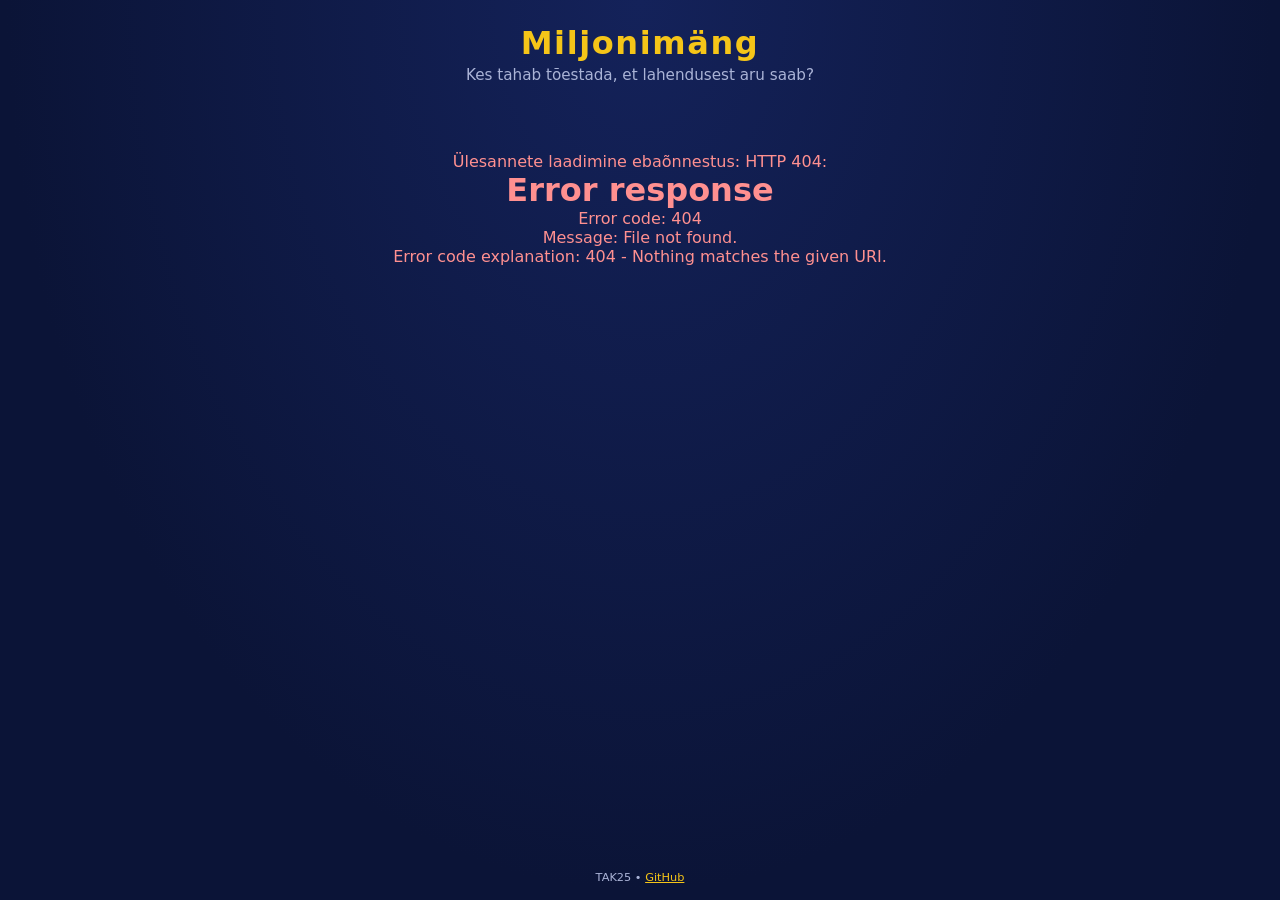
==== frontend/index.html @ d52bc4b6 "T09-T11: Frontend (menu, game view, result view) and start.sh runner - index.html plus css/style.css" ====
<!DOCTYPE html>
<html lang="et">
<head>
    <meta charset="UTF-8">
    <meta name="viewport" content="width=device-width, initial-scale=1.0">
    <title>Miljonimäng</title>
    <link rel="stylesheet" href="css/style.css">
</head>
<body>
    <header class="topbar">
        <h1>Miljonimäng</h1>
        <p class="tagline">Kes tahab tõestada, et lahendusest aru saab?</p>
    </header>

    <main id="app">
        <!-- Vaated renderdatakse JS-i poolt. -->
    </main>

    <footer class="footer">
        <small>TAK25 • <a href="https://github.com/urmasrehkalt/millionaire">GitHub</a></small>
    </footer>

    <script type="module" src="js/main.js"></script>
</body>
</html>
---- frontend/css/style.css ----
:root {
    --bg: #0b1437;
    --bg-soft: #14225a;
    --card: #1c2e7a;
    --border: #2b3f9a;
    --accent: #f5c518;
    --accent-dark: #c79c14;
    --text: #f0f3ff;
    --text-muted: #aab3d6;
    --correct: #1fa66e;
    --wrong: #d33b3b;
    --safety: #c79c14;
}

* {
    box-sizing: border-box;
    margin: 0;
    padding: 0;
}

html, body {
    height: 100%;
}

body {
    font-family: system-ui, -apple-system, "Segoe UI", Roboto, sans-serif;
    background: radial-gradient(ellipse at top, var(--bg-soft) 0%, var(--bg) 70%);
    color: var(--text);
    min-height: 100vh;
    display: flex;
    flex-direction: column;
}

.topbar {
    text-align: center;
    padding: 1.5rem 1rem 0.75rem;
}

.topbar h1 {
    font-size: 2rem;
    letter-spacing: 0.05em;
    color: var(--accent);
}

.tagline {
    color: var(--text-muted);
    margin-top: 0.25rem;
    font-size: 0.95rem;
}

#app {
    flex: 1;
    max-width: 1100px;
    width: 100%;
    margin: 0 auto;
    padding: 1.5rem 1rem;
}

.footer {
    text-align: center;
    padding: 1rem;
    color: var(--text-muted);
    font-size: 0.85rem;
}

.footer a {
    color: var(--accent);
}

/* ----- Menu view ----- */

.menu-intro {
    text-align: center;
    color: var(--text-muted);
    margin-bottom: 1.5rem;
}

.assignment-grid {
    display: grid;
    grid-template-columns: repeat(auto-fill, minmax(260px, 1fr));
    gap: 1rem;
}

.assignment-card {
    background: var(--card);
    border: 1px solid var(--border);
    border-radius: 10px;
    padding: 1.25rem;
    cursor: pointer;
    transition: transform 0.15s, border-color 0.15s, box-shadow 0.15s;
    text-align: left;
    color: var(--text);
    font: inherit;
    width: 100%;
}

.assignment-card:hover {
    transform: translateY(-2px);
    border-color: var(--accent);
    box-shadow: 0 8px 24px rgba(245, 197, 24, 0.15);
}

.assignment-card .num {
    color: var(--accent);
    font-weight: 700;
    font-size: 0.85rem;
    letter-spacing: 0.1em;
    display: block;
    margin-bottom: 0.25rem;
}

.assignment-card .title {
    font-size: 1.05rem;
    font-weight: 600;
}

.empty-state, .error-state {
    text-align: center;
    padding: 2rem 1rem;
    color: var(--text-muted);
}

.error-state {
    color: #ff9090;
}

/* ----- Game view ----- */

.game-layout {
    display: grid;
    grid-template-columns: 1fr 220px;
    gap: 1.5rem;
}

@media (max-width: 800px) {
    .game-layout {
        grid-template-columns: 1fr;
    }
}

.question-panel {
    background: var(--card);
    border: 1px solid var(--border);
    border-radius: 10px;
    padding: 1.5rem;
    display: flex;
    flex-direction: column;
    gap: 1rem;
}

.question-header {
    display: flex;
    justify-content: space-between;
    align-items: baseline;
    font-size: 0.9rem;
    color: var(--text-muted);
}

.question-text {
    font-size: 1.15rem;
    line-height: 1.4;
}

.options {
    display: grid;
    grid-template-columns: 1fr 1fr;
    gap: 0.75rem;
}

@media (max-width: 500px) {
    .options {
        grid-template-columns: 1fr;
    }
}

.option {
    background: var(--bg-soft);
    border: 2px solid var(--border);
    color: var(--text);
    padding: 0.9rem 1rem;
    border-radius: 8px;
    font-size: 1rem;
    text-align: left;
    cursor: pointer;
    display: flex;
    gap: 0.75rem;
    align-items: center;
    transition: border-color 0.15s, background-color 0.15s;
    font: inherit;
}

.option:hover:not(:disabled) {
    border-color: var(--accent);
}

.option:disabled {
    cursor: default;
    opacity: 0.6;
}

.option .letter {
    display: inline-flex;
    align-items: center;
    justify-content: center;
    width: 1.75rem;
    height: 1.75rem;
    border-radius: 50%;
    background: var(--accent);
    color: var(--bg);
    font-weight: 700;
    font-size: 0.9rem;
    flex-shrink: 0;
}

.option.correct {
    border-color: var(--correct);
    background: rgba(31, 166, 110, 0.2);
}

.option.wrong {
    border-color: var(--wrong);
    background: rgba(211, 59, 59, 0.2);
}

.feedback {
    background: var(--bg-soft);
    border-left: 3px solid var(--accent);
    padding: 0.75rem 1rem;
    border-radius: 4px;
    font-size: 0.95rem;
    line-height: 1.4;
}

.next-button {
    align-self: flex-end;
    background: var(--accent);
    color: var(--bg);
    border: none;
    padding: 0.75rem 1.5rem;
    border-radius: 6px;
    font-weight: 600;
    cursor: pointer;
    font-size: 1rem;
}

.next-button:hover {
    background: var(--accent-dark);
}

/* ----- Score ladder ----- */

.ladder {
    background: var(--card);
    border: 1px solid var(--border);
    border-radius: 10px;
    padding: 1rem;
    display: flex;
    flex-direction: column-reverse;
    gap: 0.25rem;
    font-size: 0.85rem;
}

.ladder-step {
    display: flex;
    justify-content: space-between;
    padding: 0.35rem 0.5rem;
    border-radius: 4px;
    color: var(--text-muted);
}

.ladder-step.safety {
    color: var(--safety);
    font-weight: 600;
}

.ladder-step.current {
    background: var(--accent);
    color: var(--bg);
    font-weight: 700;
}

.ladder-step.passed {
    color: var(--text);
}

.ladder-step .num {
    opacity: 0.6;
    margin-right: 0.75rem;
}

/* ----- Result view ----- */

.result-card {
    background: var(--card);
    border: 1px solid var(--border);
    border-radius: 10px;
    padding: 2rem;
    text-align: center;
}

.result-card.won {
    border-color: var(--accent);
}

.result-card.lost {
    border-color: var(--wrong);
}

.result-card .verdict {
    font-size: 1.5rem;
    font-weight: 700;
    margin-bottom: 0.5rem;
}

.result-card.won .verdict { color: var(--accent); }
.result-card.lost .verdict { color: var(--wrong); }

.result-card .score {
    font-size: 3rem;
    font-weight: 800;
    color: var(--accent);
    margin: 0.5rem 0 1rem;
}

.review {
    margin-top: 2rem;
}

.review h2 {
    margin-bottom: 1rem;
}

.review-item {
    background: var(--card);
    border: 1px solid var(--border);
    border-radius: 8px;
    padding: 1rem;
    margin-bottom: 0.75rem;
}

.review-item .q {
    font-weight: 600;
    margin-bottom: 0.5rem;
}

.review-item .ans {
    font-size: 0.9rem;
    color: var(--text-muted);
    margin-bottom: 0.25rem;
}

.review-item .ans.user {
    color: var(--text);
}

.review-item .ans.user.correct { color: var(--correct); }
.review-item .ans.user.wrong { color: var(--wrong); }

.review-item .explanation {
    margin-top: 0.5rem;
    font-size: 0.9rem;
    color: var(--text-muted);
    line-height: 1.4;
}

.actions {
    display: flex;
    gap: 0.75rem;
    justify-content: center;
    margin-top: 1.5rem;
    flex-wrap: wrap;
}

.btn {
    background: var(--accent);
    color: var(--bg);
    border: none;
    padding: 0.75rem 1.5rem;
    border-radius: 6px;
    font-weight: 600;
    cursor: pointer;
    font-size: 1rem;
    text-decoration: none;
    display: inline-block;
}

.btn:hover {
    background: var(--accent-dark);
}

.btn.secondary {
    background: transparent;
    border: 2px solid var(--border);
    color: var(--text);
}

.btn.secondary:hover {
    border-color: var(--accent);
    background: transparent;
}

.loading {
    text-align: center;
    color: var(--text-muted);
    padding: 2rem;
}
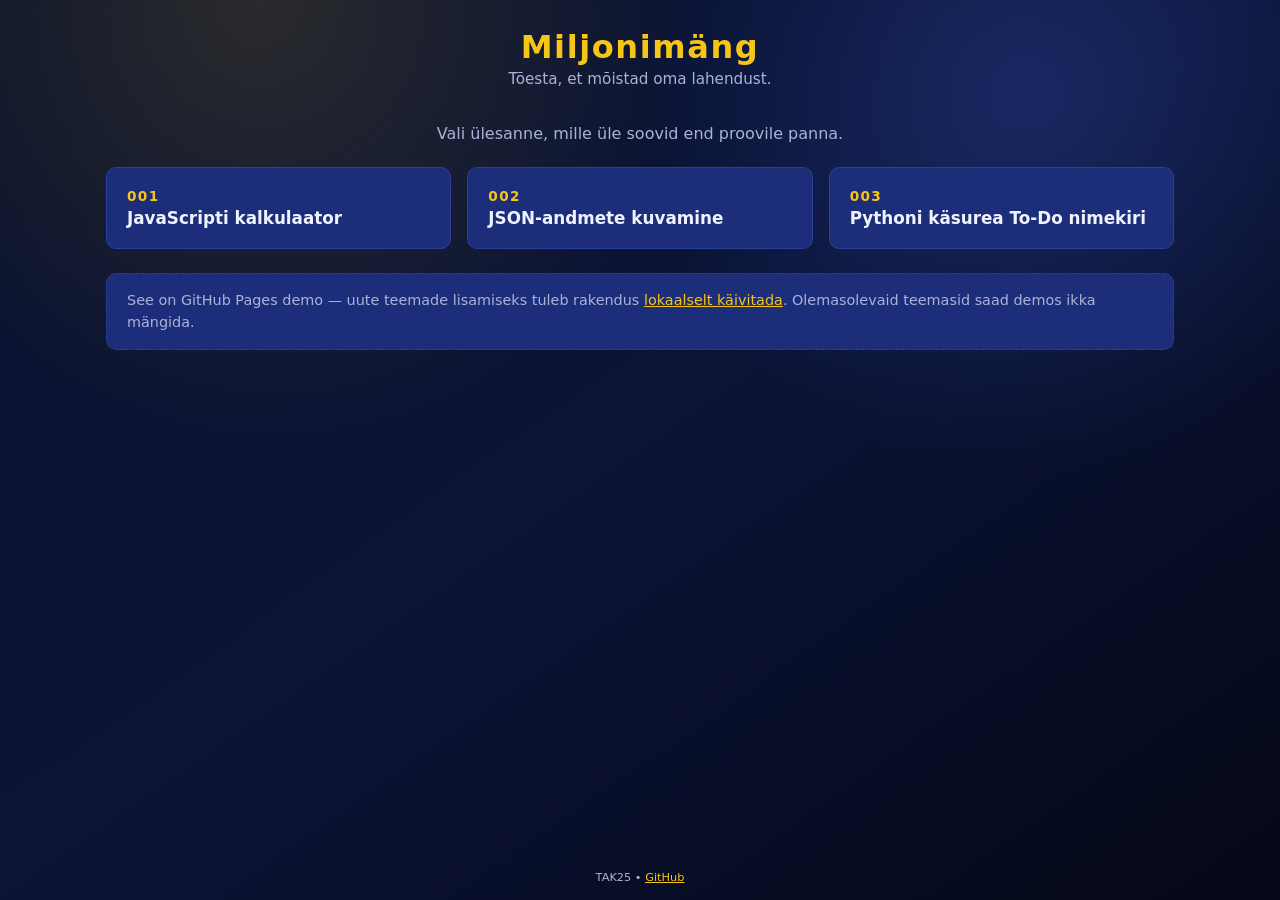
==== commit adf63402: "#8: Tighten Estonian copy across the UI Quick pass over every visible string. The previous wording l" ====
--- a/frontend/index.html
+++ b/frontend/index.html
@@ -9,7 +9,7 @@
 <body>
     <header class="topbar">
         <h1>Miljonimäng</h1>
-        <p class="tagline">Kes tahab tõestada, et lahendusest aru saab?</p>
+        <p class="tagline">Tõesta, et mõistad oma lahendust.</p>
     </header>
 
     <main id="app">
--- a/frontend/css/style.css
+++ b/frontend/css/style.css
@@ -10,6 +10,9 @@
     --correct: #1fa66e;
     --wrong: #d33b3b;
     --safety: #c79c14;
+    --surface-glass: rgba(20, 34, 90, 0.72);
+    --surface-strong: rgba(28, 46, 122, 0.9);
+    --glow: rgba(245, 197, 24, 0.22);
 }
 
 * {
@@ -24,7 +27,10 @@
 
 body {
     font-family: system-ui, -apple-system, "Segoe UI", Roboto, sans-serif;
-    background: radial-gradient(ellipse at top, var(--bg-soft) 0%, var(--bg) 70%);
+    background:
+        radial-gradient(circle at 20% 0%, rgba(245, 197, 24, 0.14), transparent 28rem),
+        radial-gradient(circle at 80% 10%, rgba(74, 111, 255, 0.22), transparent 24rem),
+        linear-gradient(145deg, #07102d 0%, var(--bg) 48%, #050817 100%);
     color: var(--text);
     min-height: 100vh;
     display: flex;
@@ -33,7 +39,7 @@
 
 .topbar {
     text-align: center;
-    padding: 1.5rem 1rem 0.75rem;
+    padding: 1.75rem 1rem 0.75rem;
 }
 
 .topbar h1 {
@@ -114,6 +120,60 @@
     font-weight: 600;
 }
 
+.new-topic-card {
+    background: var(--card);
+    border: 1px solid var(--border);
+    border-radius: 10px;
+    margin-top: 1.5rem;
+    padding: 1.25rem;
+}
+
+.static-note {
+    background: var(--card);
+    border: 1px dashed var(--border);
+    border-radius: 10px;
+    margin-top: 1.5rem;
+    padding: 1rem 1.25rem;
+    color: var(--text-muted);
+    font-size: 0.9rem;
+    line-height: 1.5;
+}
+
+.static-note a {
+    color: var(--accent);
+}
+
+.new-topic-card h2 {
+    color: var(--accent);
+    font-size: 1.15rem;
+    margin-bottom: 0.35rem;
+}
+
+.new-topic-card p {
+    color: var(--text-muted);
+    margin-bottom: 1rem;
+}
+
+.new-topic-card form {
+    display: grid;
+    gap: 0.75rem;
+}
+
+.new-topic-card input,
+.new-topic-card textarea {
+    background: var(--bg-soft);
+    border: 1px solid var(--border);
+    border-radius: 6px;
+    color: var(--text);
+    font: inherit;
+    padding: 0.75rem;
+}
+
+.form-status {
+    color: var(--text-muted);
+    min-height: 1.25rem;
+}
+
 .empty-state, .error-state {
     text-align: center;
     padding: 2rem 1rem;
@@ -128,40 +188,89 @@
 
 .game-layout {
     display: grid;
-    grid-template-columns: 1fr 220px;
-    gap: 1.5rem;
+    grid-template-columns: minmax(0, 1fr) 230px;
+    gap: 1.25rem;
+    align-items: start;
 }
 
 @media (max-width: 800px) {
     .game-layout {
         grid-template-columns: 1fr;
     }
+
+    .ladder {
+        display: grid;
+        grid-template-columns: repeat(5, minmax(0, 1fr));
+        font-size: 0.76rem;
+    }
+
+    .ladder-step {
+        justify-content: center;
+        text-align: center;
+    }
+
+    .ladder-step .num {
+        display: none;
+    }
 }
 
 .question-panel {
-    background: var(--card);
-    border: 1px solid var(--border);
-    border-radius: 10px;
-    padding: 1.5rem;
+    position: relative;
+    overflow: hidden;
+    background:
+        linear-gradient(150deg, rgba(255, 255, 255, 0.09), transparent 42%),
+        var(--surface-strong);
+    border: 1px solid rgba(245, 197, 24, 0.2);
+    border-radius: 24px;
+    padding: clamp(1.1rem, 3vw, 1.75rem);
+    box-shadow: 0 24px 80px rgba(0, 0, 0, 0.28), inset 0 1px 0 rgba(255, 255, 255, 0.08);
     display: flex;
     flex-direction: column;
-    gap: 1rem;
+    gap: 1.15rem;
+}
+
+.question-panel::before {
+    content: "";
+    position: absolute;
+    inset: 0;
+    border-radius: inherit;
+    pointer-events: none;
+    background: radial-gradient(circle at 18% 0%, rgba(245, 197, 24, 0.16), transparent 17rem);
 }
 
 .question-header {
     display: flex;
     justify-content: space-between;
-    align-items: baseline;
-    font-size: 0.9rem;
-    color: var(--text-muted);
+    align-items: center;
+    gap: 0.75rem;
+    flex-wrap: wrap;
+    font-size: 0.82rem;
+    color: var(--text-muted);
+    position: relative;
+    z-index: 1;
+}
+
+#q-meta,
+#q-score {
+    background: rgba(11, 20, 55, 0.45);
+    border: 1px solid rgba(255, 255, 255, 0.08);
+    border-radius: 999px;
+    padding: 0.45rem 0.7rem;
 }
 
 .question-text {
-    font-size: 1.15rem;
-    line-height: 1.4;
+    position: relative;
+    z-index: 1;
+    font-size: clamp(1.25rem, 2.8vw, 1.75rem);
+    font-weight: 720;
+    letter-spacing: -0.025em;
+    line-height: 1.22;
+    max-width: 18cm;
 }
 
 .options {
+    position: relative;
+    z-index: 1;
     display: grid;
     grid-template-columns: 1fr 1fr;
     gap: 0.75rem;
@@ -171,26 +280,47 @@
     .options {
         grid-template-columns: 1fr;
     }
+
+    .question-actions {
+        align-items: stretch;
+        flex-direction: column-reverse;
+    }
+
+    .lifelines button,
+    .next-button {
+        flex: 1;
+    }
+
+    .next-button,
+    .quit-button {
+        width: 100%;
+        margin-left: 0;
+    }
 }
 
 .option {
-    background: var(--bg-soft);
-    border: 2px solid var(--border);
+    background: rgba(11, 20, 55, 0.5);
+    border: 1px solid rgba(170, 179, 214, 0.22);
     color: var(--text);
-    padding: 0.9rem 1rem;
-    border-radius: 8px;
+    padding: 0.95rem 1rem;
+    border-radius: 16px;
     font-size: 1rem;
     text-align: left;
     cursor: pointer;
     display: flex;
     gap: 0.75rem;
     align-items: center;
-    transition: border-color 0.15s, background-color 0.15s;
+    min-height: 4rem;
+    transition: transform 0.15s, border-color 0.15s, background-color 0.15s, box-shadow 0.15s;
     font: inherit;
+    box-shadow: inset 0 1px 0 rgba(255, 255, 255, 0.04);
 }
 
 .option:hover:not(:disabled) {
     border-color: var(--accent);
+    background: rgba(20, 34, 90, 0.72);
+    box-shadow: 0 10px 28px rgba(0, 0, 0, 0.18), 0 0 0 4px rgba(245, 197, 24, 0.08);
+    transform: translateY(-1px);
 }
 
 .option:disabled {
@@ -205,8 +335,8 @@
     width: 1.75rem;
     height: 1.75rem;
     border-radius: 50%;
-    background: var(--accent);
-    color: var(--bg);
+    background: linear-gradient(145deg, var(--accent), #ffe082);
+    color: #11182f;
     font-weight: 700;
     font-size: 0.9rem;
     flex-shrink: 0;
@@ -215,56 +345,137 @@
 .option.correct {
     border-color: var(--correct);
     background: rgba(31, 166, 110, 0.2);
+    box-shadow: 0 0 0 4px rgba(31, 166, 110, 0.08);
 }
 
 .option.wrong {
     border-color: var(--wrong);
     background: rgba(211, 59, 59, 0.2);
+    box-shadow: 0 0 0 4px rgba(211, 59, 59, 0.08);
+}
+
+.option.eliminated {
+    opacity: 0.3;
+    text-decoration: line-through;
+}
+
+.question-actions {
+    position: relative;
+    z-index: 1;
+    border-top: 1px solid rgba(255, 255, 255, 0.08);
+    display: flex;
+    align-items: center;
+    justify-content: space-between;
+    gap: 1rem;
+    margin-top: 0.15rem;
+    padding-top: 1rem;
+}
+
+.lifelines {
+    display: flex;
+    gap: 0.6rem;
+    flex-wrap: wrap;
+}
+
+.lifelines button {
+    background: rgba(245, 197, 24, 0.1);
+    border: 1px solid rgba(245, 197, 24, 0.34);
+    border-radius: 999px;
+    color: #ffe08a;
+    cursor: pointer;
+    font: inherit;
+    font-size: 0.9rem;
+    font-weight: 700;
+    padding: 0.58rem 0.9rem;
+    transition: transform 0.15s, background-color 0.15s, border-color 0.15s;
+}
+
+.lifelines button:hover:not(:disabled) {
+    background: rgba(245, 197, 24, 0.18);
+    border-color: var(--accent);
+    transform: translateY(-1px);
+}
+
+.lifelines button:disabled {
+    border-color: var(--border);
+    color: var(--text-muted);
+    cursor: default;
+    opacity: 0.55;
 }
 
 .feedback {
-    background: var(--bg-soft);
+    position: relative;
+    z-index: 1;
+    background: rgba(11, 20, 55, 0.55);
+    border: 1px solid rgba(245, 197, 24, 0.22);
     border-left: 3px solid var(--accent);
-    padding: 0.75rem 1rem;
-    border-radius: 4px;
+    padding: 0.85rem 1rem;
+    border-radius: 12px;
     font-size: 0.95rem;
     line-height: 1.4;
 }
 
+.feedback.hint {
+    border-left-color: var(--accent);
+}
+
 .next-button {
-    align-self: flex-end;
-    background: var(--accent);
-    color: var(--bg);
+    background: linear-gradient(145deg, var(--accent), #ffe082);
+    color: #11182f;
     border: none;
-    padding: 0.75rem 1.5rem;
-    border-radius: 6px;
-    font-weight: 600;
+    padding: 0.78rem 1.25rem;
+    border-radius: 999px;
+    font-weight: 800;
     cursor: pointer;
     font-size: 1rem;
+    box-shadow: 0 14px 36px rgba(245, 197, 24, 0.18);
+    white-space: nowrap;
 }
 
 .next-button:hover {
     background: var(--accent-dark);
 }
 
+.quit-button {
+    background: transparent;
+    color: var(--text-muted);
+    border: 1px solid rgba(170, 179, 214, 0.25);
+    border-radius: 999px;
+    padding: 0.5rem 0.9rem;
+    cursor: pointer;
+    font: inherit;
+    font-size: 0.85rem;
+    white-space: nowrap;
+    margin-left: auto;
+    transition: color 0.15s, border-color 0.15s, background-color 0.15s;
+}
+
+.quit-button:hover {
+    color: #ff9090;
+    border-color: rgba(255, 144, 144, 0.6);
+    background: rgba(255, 144, 144, 0.08);
+}
+
 /* ----- Score ladder ----- */
 
 .ladder {
-    background: var(--card);
-    border: 1px solid var(--border);
-    border-radius: 10px;
-    padding: 1rem;
+    background: var(--surface-glass);
+    border: 1px solid rgba(170, 179, 214, 0.16);
+    border-radius: 20px;
+    padding: 0.9rem;
     display: flex;
     flex-direction: column-reverse;
     gap: 0.25rem;
     font-size: 0.85rem;
+    box-shadow: 0 18px 60px rgba(0, 0, 0, 0.2);
+    backdrop-filter: blur(14px);
 }
 
 .ladder-step {
     display: flex;
     justify-content: space-between;
-    padding: 0.35rem 0.5rem;
-    border-radius: 4px;
+    padding: 0.42rem 0.55rem;
+    border-radius: 10px;
     color: var(--text-muted);
 }
 
@@ -274,9 +485,10 @@
 }
 
 .ladder-step.current {
-    background: var(--accent);
-    color: var(--bg);
+    background: linear-gradient(145deg, var(--accent), #ffe082);
+    color: #11182f;
     font-weight: 700;
+    box-shadow: 0 8px 22px var(--glow);
 }
 
 .ladder-step.passed {
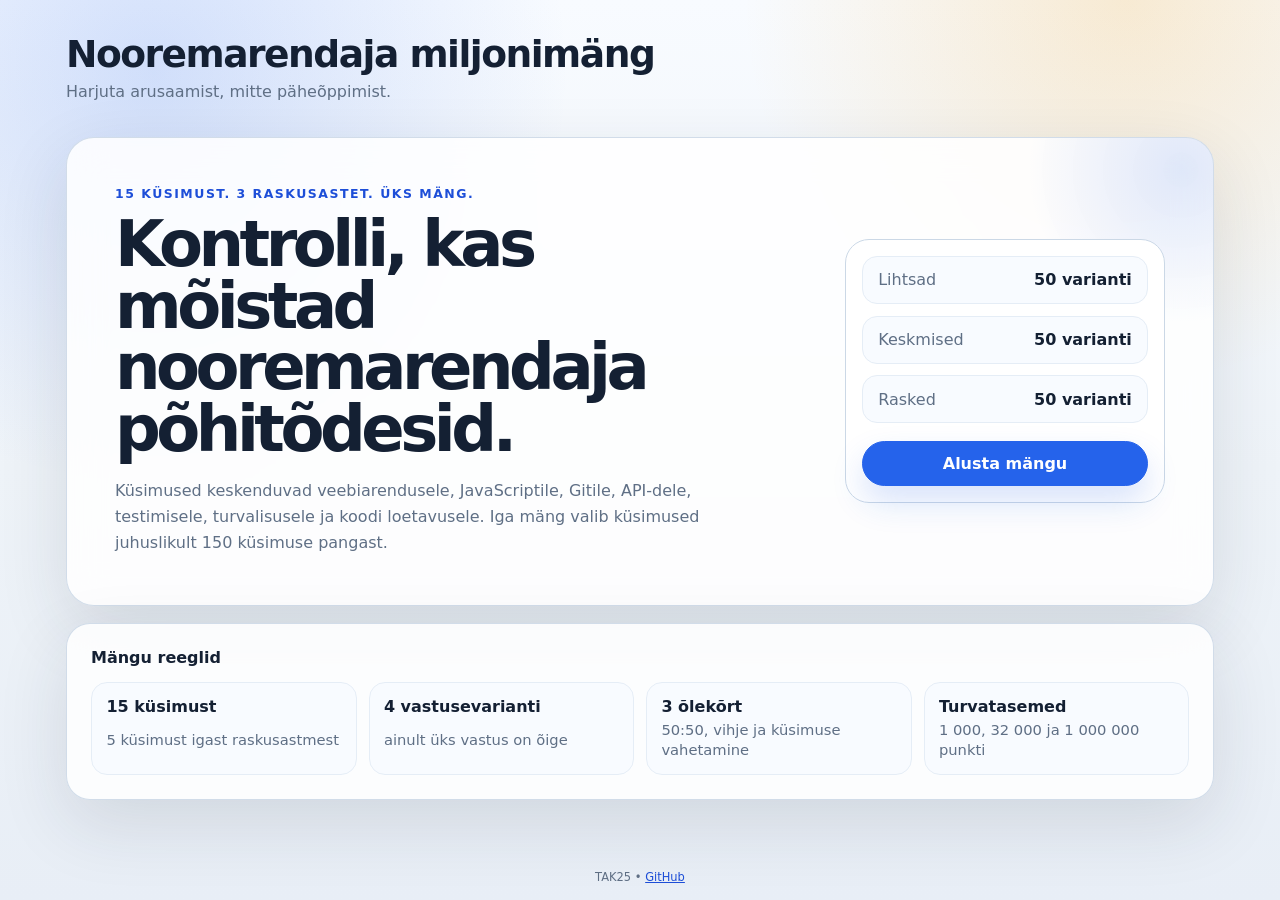
==== commit e01ccbf4: "#10: Modernize single junior developer game" ====
--- a/frontend/index.html
+++ b/frontend/index.html
@@ -3,13 +3,13 @@
 <head>
     <meta charset="UTF-8">
     <meta name="viewport" content="width=device-width, initial-scale=1.0">
-    <title>Miljonimäng</title>
+    <title>Nooremarendaja miljonimäng</title>
     <link rel="stylesheet" href="css/style.css">
 </head>
 <body>
     <header class="topbar">
-        <h1>Miljonimäng</h1>
-        <p class="tagline">Tõesta, et mõistad oma lahendust.</p>
+        <h1>Nooremarendaja miljonimäng</h1>
+        <p class="tagline">Harjuta arusaamist, mitte päheõppimist.</p>
     </header>
 
     <main id="app">
--- a/frontend/css/style.css
+++ b/frontend/css/style.css
@@ -1,18 +1,24 @@
 :root {
-    --bg: #0b1437;
-    --bg-soft: #14225a;
-    --card: #1c2e7a;
-    --border: #2b3f9a;
-    --accent: #f5c518;
-    --accent-dark: #c79c14;
-    --text: #f0f3ff;
-    --text-muted: #aab3d6;
-    --correct: #1fa66e;
-    --wrong: #d33b3b;
-    --safety: #c79c14;
-    --surface-glass: rgba(20, 34, 90, 0.72);
-    --surface-strong: rgba(28, 46, 122, 0.9);
-    --glow: rgba(245, 197, 24, 0.22);
+    --bg: #eef3f8;
+    --bg-soft: #dce7f2;
+    --surface: #ffffff;
+    --surface-strong: #f8fbff;
+    --ink: #142033;
+    --muted: #5f6f85;
+    --line: #cbd8e6;
+    --primary: #2563eb;
+    --primary-dark: #1d4ed8;
+    --primary-soft: #dbeafe;
+    --accent: #f59e0b;
+    --accent-soft: #fef3c7;
+    --correct: #12805c;
+    --correct-soft: #dcfce7;
+    --wrong: #c2410c;
+    --wrong-soft: #ffedd5;
+    --shadow: 0 24px 70px rgba(31, 41, 55, 0.12);
+    --radius-lg: 28px;
+    --radius-md: 18px;
+    --radius-sm: 12px;
 }
 
 * {
@@ -21,187 +27,599 @@
     padding: 0;
 }
 
-html, body {
-    height: 100%;
-}
-
+html,
 body {
-    font-family: system-ui, -apple-system, "Segoe UI", Roboto, sans-serif;
+    min-height: 100%;
+}
+
+body {
+    font-family: Inter, ui-sans-serif, system-ui, -apple-system, BlinkMacSystemFont, "Segoe UI", sans-serif;
     background:
-        radial-gradient(circle at 20% 0%, rgba(245, 197, 24, 0.14), transparent 28rem),
-        radial-gradient(circle at 80% 10%, rgba(74, 111, 255, 0.22), transparent 24rem),
-        linear-gradient(145deg, #07102d 0%, var(--bg) 48%, #050817 100%);
-    color: var(--text);
+        radial-gradient(circle at 12% 8%, rgba(37, 99, 235, 0.18), transparent 26rem),
+        radial-gradient(circle at 88% 0%, rgba(245, 158, 11, 0.18), transparent 24rem),
+        linear-gradient(180deg, #f8fbff 0%, var(--bg) 52%, #e8eef6 100%);
+    color: var(--ink);
     min-height: 100vh;
     display: flex;
     flex-direction: column;
 }
 
+button,
+input,
+textarea {
+    font: inherit;
+}
+
+button:focus-visible,
+a:focus-visible {
+    outline: 3px solid rgba(37, 99, 235, 0.38);
+    outline-offset: 3px;
+}
+
 .topbar {
-    text-align: center;
-    padding: 1.75rem 1rem 0.75rem;
+    max-width: 1180px;
+    width: 100%;
+    margin: 0 auto;
+    padding: 2rem 1rem 0.75rem;
 }
 
 .topbar h1 {
-    font-size: 2rem;
-    letter-spacing: 0.05em;
-    color: var(--accent);
+    color: var(--ink);
+    font-size: clamp(1.7rem, 3vw, 2.35rem);
+    letter-spacing: -0.04em;
 }
 
 .tagline {
-    color: var(--text-muted);
-    margin-top: 0.25rem;
-    font-size: 0.95rem;
+    color: var(--muted);
+    margin-top: 0.35rem;
+    font-size: 1rem;
 }
 
 #app {
     flex: 1;
-    max-width: 1100px;
+    max-width: 1180px;
     width: 100%;
     margin: 0 auto;
-    padding: 1.5rem 1rem;
+    padding: 1.5rem 1rem 2.5rem;
 }
 
 .footer {
     text-align: center;
+    color: var(--muted);
+    font-size: 0.86rem;
     padding: 1rem;
-    color: var(--text-muted);
-    font-size: 0.85rem;
 }
 
 .footer a {
-    color: var(--accent);
-}
-
-/* ----- Menu view ----- */
-
-.menu-intro {
+    color: var(--primary-dark);
+}
+
+.hero-card,
+.rules-card,
+.question-panel,
+.ladder,
+.result-card,
+.review-item {
+    background: rgba(255, 255, 255, 0.86);
+    border: 1px solid rgba(203, 216, 230, 0.88);
+    box-shadow: var(--shadow);
+    backdrop-filter: blur(18px);
+}
+
+.hero-card {
+    display: grid;
+    grid-template-columns: minmax(0, 1fr) 320px;
+    gap: clamp(1.25rem, 4vw, 3rem);
+    align-items: center;
+    border-radius: var(--radius-lg);
+    padding: clamp(1.4rem, 4vw, 3rem);
+    overflow: hidden;
+    position: relative;
+}
+
+.hero-card::after {
+    content: "";
+    position: absolute;
+    width: 20rem;
+    height: 20rem;
+    right: -8rem;
+    top: -8rem;
+    border-radius: 50%;
+    background: radial-gradient(circle, rgba(37, 99, 235, 0.14), transparent 68%);
+    pointer-events: none;
+}
+
+.hero-copy,
+.start-panel {
+    position: relative;
+    z-index: 1;
+}
+
+.eyebrow {
+    color: var(--primary-dark);
+    font-size: 0.78rem;
+    font-weight: 800;
+    letter-spacing: 0.12em;
+    margin-bottom: 0.85rem;
+    text-transform: uppercase;
+}
+
+.hero-copy h2 {
+    font-size: clamp(2rem, 5vw, 4.45rem);
+    letter-spacing: -0.07em;
+    line-height: 0.96;
+    max-width: 12ch;
+}
+
+.hero-copy p:not(.eyebrow) {
+    color: var(--muted);
+    line-height: 1.65;
+    max-width: 63ch;
+    margin-top: 1.1rem;
+}
+
+.start-panel {
+    background: var(--surface);
+    border: 1px solid var(--line);
+    border-radius: 24px;
+    padding: 1rem;
+    display: grid;
+    gap: 0.72rem;
+}
+
+.stat-row {
+    display: flex;
+    justify-content: space-between;
+    gap: 1rem;
+    align-items: center;
+    border-radius: 15px;
+    background: var(--surface-strong);
+    border: 1px solid #e5edf6;
+    padding: 0.85rem 0.95rem;
+}
+
+.stat-row span {
+    color: var(--muted);
+}
+
+.stat-row strong {
+    color: var(--ink);
+    white-space: nowrap;
+}
+
+.rules-card {
+    border-radius: 24px;
+    margin-top: 1.1rem;
+    padding: clamp(1rem, 2.5vw, 1.5rem);
+}
+
+.rules-card h3 {
+    font-size: 1rem;
+    margin-bottom: 0.9rem;
+}
+
+.rule-grid {
+    display: grid;
+    grid-template-columns: repeat(4, minmax(0, 1fr));
+    gap: 0.75rem;
+}
+
+.rule-grid p {
+    background: var(--surface-strong);
+    border: 1px solid #e5edf6;
+    border-radius: 16px;
+    display: grid;
+    gap: 0.25rem;
+    padding: 0.9rem;
+}
+
+.rule-grid strong {
+    color: var(--ink);
+}
+
+.rule-grid span {
+    color: var(--muted);
+    font-size: 0.92rem;
+    line-height: 1.35;
+}
+
+.loading,
+.empty-state,
+.error-state {
+    color: var(--muted);
     text-align: center;
-    color: var(--text-muted);
-    margin-bottom: 1.5rem;
-}
-
-.assignment-grid {
-    display: grid;
-    grid-template-columns: repeat(auto-fill, minmax(260px, 1fr));
-    gap: 1rem;
-}
-
-.assignment-card {
-    background: var(--card);
-    border: 1px solid var(--border);
-    border-radius: 10px;
-    padding: 1.25rem;
-    cursor: pointer;
-    transition: transform 0.15s, border-color 0.15s, box-shadow 0.15s;
-    text-align: left;
-    color: var(--text);
-    font: inherit;
-    width: 100%;
-}
-
-.assignment-card:hover {
-    transform: translateY(-2px);
-    border-color: var(--accent);
-    box-shadow: 0 8px 24px rgba(245, 197, 24, 0.15);
-}
-
-.assignment-card .num {
-    color: var(--accent);
-    font-weight: 700;
-    font-size: 0.85rem;
-    letter-spacing: 0.1em;
-    display: block;
-    margin-bottom: 0.25rem;
-}
-
-.assignment-card .title {
-    font-size: 1.05rem;
-    font-weight: 600;
-}
-
-.new-topic-card {
-    background: var(--card);
-    border: 1px solid var(--border);
-    border-radius: 10px;
-    margin-top: 1.5rem;
-    padding: 1.25rem;
-}
-
-.static-note {
-    background: var(--card);
-    border: 1px dashed var(--border);
-    border-radius: 10px;
-    margin-top: 1.5rem;
-    padding: 1rem 1.25rem;
-    color: var(--text-muted);
-    font-size: 0.9rem;
-    line-height: 1.5;
-}
-
-.static-note a {
-    color: var(--accent);
-}
-
-.new-topic-card h2 {
-    color: var(--accent);
-    font-size: 1.15rem;
-    margin-bottom: 0.35rem;
-}
-
-.new-topic-card p {
-    color: var(--text-muted);
-    margin-bottom: 1rem;
-}
-
-.new-topic-card form {
-    display: grid;
-    gap: 0.75rem;
-}
-
-.new-topic-card input,
-.new-topic-card textarea {
-    background: var(--bg-soft);
-    border: 1px solid var(--border);
-    border-radius: 6px;
-    color: var(--text);
-    font: inherit;
-    padding: 0.75rem;
-}
-
-.form-status {
-    color: var(--text-muted);
-    min-height: 1.25rem;
-}
-
-.empty-state, .error-state {
-    text-align: center;
-    padding: 2rem 1rem;
-    color: var(--text-muted);
+    padding: 3rem 1rem;
 }
 
 .error-state {
-    color: #ff9090;
-}
-
-/* ----- Game view ----- */
+    color: var(--wrong);
+}
 
 .game-layout {
     display: grid;
-    grid-template-columns: minmax(0, 1fr) 230px;
-    gap: 1.25rem;
+    grid-template-columns: minmax(0, 1fr) 250px;
+    gap: 1rem;
     align-items: start;
 }
 
-@media (max-width: 800px) {
+.question-panel {
+    border-radius: var(--radius-lg);
+    padding: clamp(1rem, 3vw, 1.65rem);
+    display: grid;
+    gap: 1rem;
+}
+
+.question-header {
+    display: flex;
+    justify-content: space-between;
+    align-items: center;
+    flex-wrap: wrap;
+    gap: 0.7rem;
+}
+
+#q-meta,
+#q-score {
+    background: var(--primary-soft);
+    border: 1px solid rgba(37, 99, 235, 0.16);
+    border-radius: 999px;
+    color: #1e3a8a;
+    font-size: 0.86rem;
+    font-weight: 700;
+    padding: 0.45rem 0.72rem;
+}
+
+#q-score {
+    background: var(--accent-soft);
+    border-color: rgba(245, 158, 11, 0.24);
+    color: #92400e;
+}
+
+.question-text {
+    color: var(--ink);
+    font-size: clamp(1.35rem, 3vw, 2.05rem);
+    font-weight: 780;
+    letter-spacing: -0.045em;
+    line-height: 1.12;
+    max-width: 22cm;
+}
+
+.options {
+    display: grid;
+    grid-template-columns: repeat(2, minmax(0, 1fr));
+    gap: 0.72rem;
+}
+
+.option {
+    align-items: center;
+    background: var(--surface-strong);
+    border: 1px solid var(--line);
+    border-radius: var(--radius-md);
+    color: var(--ink);
+    cursor: pointer;
+    display: flex;
+    gap: 0.8rem;
+    min-height: 4.25rem;
+    padding: 0.95rem 1rem;
+    text-align: left;
+    transition: transform 0.16s, border-color 0.16s, box-shadow 0.16s, background-color 0.16s;
+}
+
+.option:hover:not(:disabled) {
+    background: #ffffff;
+    border-color: rgba(37, 99, 235, 0.5);
+    box-shadow: 0 14px 36px rgba(37, 99, 235, 0.12);
+    transform: translateY(-1px);
+}
+
+.option:disabled {
+    cursor: default;
+    opacity: 0.68;
+}
+
+.option .letter {
+    align-items: center;
+    background: var(--primary-soft);
+    border: 1px solid rgba(37, 99, 235, 0.22);
+    border-radius: 999px;
+    color: var(--primary-dark);
+    display: inline-flex;
+    flex: 0 0 auto;
+    font-size: 0.88rem;
+    font-weight: 800;
+    height: 2rem;
+    justify-content: center;
+    width: 2rem;
+}
+
+.option.correct {
+    background: var(--correct-soft);
+    border-color: rgba(18, 128, 92, 0.5);
+    box-shadow: 0 0 0 4px rgba(18, 128, 92, 0.1);
+}
+
+.option.correct .letter {
+    background: #bbf7d0;
+    border-color: rgba(18, 128, 92, 0.25);
+    color: #166534;
+}
+
+.option.wrong {
+    background: var(--wrong-soft);
+    border-color: rgba(194, 65, 12, 0.52);
+    box-shadow: 0 0 0 4px rgba(194, 65, 12, 0.1);
+}
+
+.option.wrong .letter {
+    background: #fed7aa;
+    border-color: rgba(194, 65, 12, 0.28);
+    color: #9a3412;
+}
+
+.option.eliminated {
+    opacity: 0.34;
+    text-decoration: line-through;
+}
+
+.feedback {
+    background: var(--surface-strong);
+    border: 1px solid var(--line);
+    border-left: 4px solid var(--primary);
+    border-radius: var(--radius-sm);
+    color: var(--ink);
+    line-height: 1.5;
+    padding: 0.9rem 1rem;
+}
+
+.feedback.correct {
+    border-left-color: var(--correct);
+}
+
+.feedback.wrong {
+    border-left-color: var(--wrong);
+}
+
+.feedback.hint {
+    border-left-color: var(--accent);
+}
+
+.question-actions {
+    border-top: 1px solid #e5edf6;
+    display: flex;
+    gap: 0.85rem;
+    align-items: center;
+    justify-content: space-between;
+    padding-top: 1rem;
+}
+
+.lifelines {
+    display: flex;
+    flex-wrap: wrap;
+    gap: 0.55rem;
+}
+
+.lifelines button,
+.quit-button,
+.next-button,
+.btn {
+    border-radius: 999px;
+    cursor: pointer;
+    font-weight: 800;
+    text-decoration: none;
+    transition: transform 0.16s, background-color 0.16s, border-color 0.16s, box-shadow 0.16s;
+}
+
+.lifelines button {
+    background: var(--surface);
+    border: 1px solid var(--line);
+    color: var(--primary-dark);
+    padding: 0.58rem 0.85rem;
+}
+
+.lifelines button:hover:not(:disabled) {
+    border-color: rgba(37, 99, 235, 0.46);
+    box-shadow: 0 10px 24px rgba(37, 99, 235, 0.1);
+    transform: translateY(-1px);
+}
+
+.lifelines button:disabled {
+    color: var(--muted);
+    cursor: default;
+    opacity: 0.55;
+}
+
+.quit-button {
+    background: transparent;
+    border: 1px solid var(--line);
+    color: var(--muted);
+    margin-left: auto;
+    padding: 0.58rem 0.9rem;
+    white-space: nowrap;
+}
+
+.quit-button:hover {
+    background: var(--wrong-soft);
+    border-color: rgba(194, 65, 12, 0.34);
+    color: var(--wrong);
+}
+
+.next-button,
+.btn.primary,
+.btn:not(.secondary) {
+    background: var(--primary);
+    border: 1px solid var(--primary);
+    box-shadow: 0 16px 32px rgba(37, 99, 235, 0.18);
+    color: white;
+    padding: 0.78rem 1.2rem;
+}
+
+.next-button:hover,
+.btn.primary:hover,
+.btn:not(.secondary):hover {
+    background: var(--primary-dark);
+    border-color: var(--primary-dark);
+    transform: translateY(-1px);
+}
+
+.btn.secondary {
+    background: var(--surface);
+    border: 1px solid var(--line);
+    color: var(--primary-dark);
+    padding: 0.78rem 1.2rem;
+}
+
+.btn.secondary:hover {
+    border-color: rgba(37, 99, 235, 0.5);
+    transform: translateY(-1px);
+}
+
+.start-panel .btn {
+    margin-top: 0.35rem;
+    text-align: center;
+    width: 100%;
+}
+
+.ladder {
+    border-radius: 22px;
+    display: flex;
+    flex-direction: column-reverse;
+    gap: 0.22rem;
+    padding: 0.85rem;
+}
+
+.ladder-step {
+    border-radius: 11px;
+    color: var(--muted);
+    display: flex;
+    justify-content: space-between;
+    padding: 0.42rem 0.55rem;
+}
+
+.ladder-step.safety {
+    color: #92400e;
+    font-weight: 800;
+}
+
+.ladder-step.current {
+    background: var(--primary);
+    color: white;
+    font-weight: 850;
+}
+
+.ladder-step.passed {
+    color: var(--ink);
+}
+
+.ladder-step .num {
+    opacity: 0.65;
+    margin-right: 0.7rem;
+}
+
+.result-card {
+    border-radius: var(--radius-lg);
+    padding: clamp(1.4rem, 4vw, 2.4rem);
+    text-align: center;
+}
+
+.result-card.won {
+    border-color: rgba(245, 158, 11, 0.58);
+}
+
+.result-card.lost {
+    border-color: rgba(194, 65, 12, 0.5);
+}
+
+.result-card .verdict {
+    color: var(--muted);
+    font-size: 1rem;
+    font-weight: 800;
+    letter-spacing: 0.08em;
+    margin-bottom: 0.45rem;
+    text-transform: uppercase;
+}
+
+.result-card .score {
+    color: var(--ink);
+    font-size: clamp(2.4rem, 7vw, 4.6rem);
+    font-weight: 900;
+    letter-spacing: -0.07em;
+    line-height: 1;
+    margin: 0.4rem 0 0.85rem;
+}
+
+.result-card p {
+    color: var(--muted);
+}
+
+.actions {
+    display: flex;
+    flex-wrap: wrap;
+    gap: 0.75rem;
+    justify-content: center;
+    margin-top: 1.35rem;
+}
+
+.review {
+    margin-top: 1.4rem;
+}
+
+.review h2 {
+    font-size: 1.2rem;
+    margin-bottom: 0.85rem;
+}
+
+.review-item {
+    border-radius: var(--radius-md);
+    margin-bottom: 0.72rem;
+    padding: 1rem;
+}
+
+.review-item .q {
+    font-weight: 800;
+    line-height: 1.35;
+    margin-bottom: 0.55rem;
+}
+
+.review-item .ans {
+    color: var(--muted);
+    font-size: 0.94rem;
+    margin-bottom: 0.25rem;
+}
+
+.review-item .ans.user.correct {
+    color: var(--correct);
+    font-weight: 800;
+}
+
+.review-item .ans.user.wrong {
+    color: var(--wrong);
+    font-weight: 800;
+}
+
+.review-item .explanation {
+    color: var(--muted);
+    font-size: 0.94rem;
+    line-height: 1.48;
+    margin-top: 0.55rem;
+}
+
+@media (max-width: 900px) {
+    .hero-card,
     .game-layout {
         grid-template-columns: 1fr;
+    }
+
+    .hero-copy h2 {
+        max-width: 15ch;
+    }
+
+    .rule-grid {
+        grid-template-columns: repeat(2, minmax(0, 1fr));
     }
 
     .ladder {
         display: grid;
         grid-template-columns: repeat(5, minmax(0, 1fr));
-        font-size: 0.76rem;
+        font-size: 0.78rem;
     }
 
     .ladder-step {
@@ -214,405 +632,44 @@
     }
 }
 
-.question-panel {
-    position: relative;
-    overflow: hidden;
-    background:
-        linear-gradient(150deg, rgba(255, 255, 255, 0.09), transparent 42%),
-        var(--surface-strong);
-    border: 1px solid rgba(245, 197, 24, 0.2);
-    border-radius: 24px;
-    padding: clamp(1.1rem, 3vw, 1.75rem);
-    box-shadow: 0 24px 80px rgba(0, 0, 0, 0.28), inset 0 1px 0 rgba(255, 255, 255, 0.08);
-    display: flex;
-    flex-direction: column;
-    gap: 1.15rem;
-}
-
-.question-panel::before {
-    content: "";
-    position: absolute;
-    inset: 0;
-    border-radius: inherit;
-    pointer-events: none;
-    background: radial-gradient(circle at 18% 0%, rgba(245, 197, 24, 0.16), transparent 17rem);
-}
-
-.question-header {
-    display: flex;
-    justify-content: space-between;
-    align-items: center;
-    gap: 0.75rem;
-    flex-wrap: wrap;
-    font-size: 0.82rem;
-    color: var(--text-muted);
-    position: relative;
-    z-index: 1;
-}
-
-#q-meta,
-#q-score {
-    background: rgba(11, 20, 55, 0.45);
-    border: 1px solid rgba(255, 255, 255, 0.08);
-    border-radius: 999px;
-    padding: 0.45rem 0.7rem;
-}
-
-.question-text {
-    position: relative;
-    z-index: 1;
-    font-size: clamp(1.25rem, 2.8vw, 1.75rem);
-    font-weight: 720;
-    letter-spacing: -0.025em;
-    line-height: 1.22;
-    max-width: 18cm;
-}
-
-.options {
-    position: relative;
-    z-index: 1;
-    display: grid;
-    grid-template-columns: 1fr 1fr;
-    gap: 0.75rem;
-}
-
-@media (max-width: 500px) {
+@media (max-width: 620px) {
+    .topbar {
+        padding-top: 1.25rem;
+    }
+
+    #app {
+        padding-inline: 0.75rem;
+    }
+
+    .hero-card,
+    .rules-card,
+    .question-panel,
+    .result-card {
+        border-radius: 20px;
+    }
+
+    .rule-grid,
     .options {
         grid-template-columns: 1fr;
     }
 
     .question-actions {
         align-items: stretch;
-        flex-direction: column-reverse;
+        flex-direction: column;
+    }
+
+    .lifelines,
+    .actions {
+        display: grid;
+        grid-template-columns: 1fr;
+        width: 100%;
     }
 
     .lifelines button,
-    .next-button {
-        flex: 1;
-    }
-
+    .quit-button,
     .next-button,
-    .quit-button {
+    .btn {
+        margin-left: 0;
         width: 100%;
-        margin-left: 0;
-    }
-}
-
-.option {
-    background: rgba(11, 20, 55, 0.5);
-    border: 1px solid rgba(170, 179, 214, 0.22);
-    color: var(--text);
-    padding: 0.95rem 1rem;
-    border-radius: 16px;
-    font-size: 1rem;
-    text-align: left;
-    cursor: pointer;
-    display: flex;
-    gap: 0.75rem;
-    align-items: center;
-    min-height: 4rem;
-    transition: transform 0.15s, border-color 0.15s, background-color 0.15s, box-shadow 0.15s;
-    font: inherit;
-    box-shadow: inset 0 1px 0 rgba(255, 255, 255, 0.04);
-}
-
-.option:hover:not(:disabled) {
-    border-color: var(--accent);
-    background: rgba(20, 34, 90, 0.72);
-    box-shadow: 0 10px 28px rgba(0, 0, 0, 0.18), 0 0 0 4px rgba(245, 197, 24, 0.08);
-    transform: translateY(-1px);
-}
-
-.option:disabled {
-    cursor: default;
-    opacity: 0.6;
-}
-
-.option .letter {
-    display: inline-flex;
-    align-items: center;
-    justify-content: center;
-    width: 1.75rem;
-    height: 1.75rem;
-    border-radius: 50%;
-    background: linear-gradient(145deg, var(--accent), #ffe082);
-    color: #11182f;
-    font-weight: 700;
-    font-size: 0.9rem;
-    flex-shrink: 0;
-}
-
-.option.correct {
-    border-color: var(--correct);
-    background: rgba(31, 166, 110, 0.2);
-    box-shadow: 0 0 0 4px rgba(31, 166, 110, 0.08);
-}
-
-.option.wrong {
-    border-color: var(--wrong);
-    background: rgba(211, 59, 59, 0.2);
-    box-shadow: 0 0 0 4px rgba(211, 59, 59, 0.08);
-}
-
-.option.eliminated {
-    opacity: 0.3;
-    text-decoration: line-through;
-}
-
-.question-actions {
-    position: relative;
-    z-index: 1;
-    border-top: 1px solid rgba(255, 255, 255, 0.08);
-    display: flex;
-    align-items: center;
-    justify-content: space-between;
-    gap: 1rem;
-    margin-top: 0.15rem;
-    padding-top: 1rem;
-}
-
-.lifelines {
-    display: flex;
-    gap: 0.6rem;
-    flex-wrap: wrap;
-}
-
-.lifelines button {
-    background: rgba(245, 197, 24, 0.1);
-    border: 1px solid rgba(245, 197, 24, 0.34);
-    border-radius: 999px;
-    color: #ffe08a;
-    cursor: pointer;
-    font: inherit;
-    font-size: 0.9rem;
-    font-weight: 700;
-    padding: 0.58rem 0.9rem;
-    transition: transform 0.15s, background-color 0.15s, border-color 0.15s;
-}
-
-.lifelines button:hover:not(:disabled) {
-    background: rgba(245, 197, 24, 0.18);
-    border-color: var(--accent);
-    transform: translateY(-1px);
-}
-
-.lifelines button:disabled {
-    border-color: var(--border);
-    color: var(--text-muted);
-    cursor: default;
-    opacity: 0.55;
-}
-
-.feedback {
-    position: relative;
-    z-index: 1;
-    background: rgba(11, 20, 55, 0.55);
-    border: 1px solid rgba(245, 197, 24, 0.22);
-    border-left: 3px solid var(--accent);
-    padding: 0.85rem 1rem;
-    border-radius: 12px;
-    font-size: 0.95rem;
-    line-height: 1.4;
-}
-
-.feedback.hint {
-    border-left-color: var(--accent);
-}
-
-.next-button {
-    background: linear-gradient(145deg, var(--accent), #ffe082);
-    color: #11182f;
-    border: none;
-    padding: 0.78rem 1.25rem;
-    border-radius: 999px;
-    font-weight: 800;
-    cursor: pointer;
-    font-size: 1rem;
-    box-shadow: 0 14px 36px rgba(245, 197, 24, 0.18);
-    white-space: nowrap;
-}
-
-.next-button:hover {
-    background: var(--accent-dark);
-}
-
-.quit-button {
-    background: transparent;
-    color: var(--text-muted);
-    border: 1px solid rgba(170, 179, 214, 0.25);
-    border-radius: 999px;
-    padding: 0.5rem 0.9rem;
-    cursor: pointer;
-    font: inherit;
-    font-size: 0.85rem;
-    white-space: nowrap;
-    margin-left: auto;
-    transition: color 0.15s, border-color 0.15s, background-color 0.15s;
-}
-
-.quit-button:hover {
-    color: #ff9090;
-    border-color: rgba(255, 144, 144, 0.6);
-    background: rgba(255, 144, 144, 0.08);
-}
-
-/* ----- Score ladder ----- */
-
-.ladder {
-    background: var(--surface-glass);
-    border: 1px solid rgba(170, 179, 214, 0.16);
-    border-radius: 20px;
-    padding: 0.9rem;
-    display: flex;
-    flex-direction: column-reverse;
-    gap: 0.25rem;
-    font-size: 0.85rem;
-    box-shadow: 0 18px 60px rgba(0, 0, 0, 0.2);
-    backdrop-filter: blur(14px);
-}
-
-.ladder-step {
-    display: flex;
-    justify-content: space-between;
-    padding: 0.42rem 0.55rem;
-    border-radius: 10px;
-    color: var(--text-muted);
-}
-
-.ladder-step.safety {
-    color: var(--safety);
-    font-weight: 600;
-}
-
-.ladder-step.current {
-    background: linear-gradient(145deg, var(--accent), #ffe082);
-    color: #11182f;
-    font-weight: 700;
-    box-shadow: 0 8px 22px var(--glow);
-}
-
-.ladder-step.passed {
-    color: var(--text);
-}
-
-.ladder-step .num {
-    opacity: 0.6;
-    margin-right: 0.75rem;
-}
-
-/* ----- Result view ----- */
-
-.result-card {
-    background: var(--card);
-    border: 1px solid var(--border);
-    border-radius: 10px;
-    padding: 2rem;
-    text-align: center;
-}
-
-.result-card.won {
-    border-color: var(--accent);
-}
-
-.result-card.lost {
-    border-color: var(--wrong);
-}
-
-.result-card .verdict {
-    font-size: 1.5rem;
-    font-weight: 700;
-    margin-bottom: 0.5rem;
-}
-
-.result-card.won .verdict { color: var(--accent); }
-.result-card.lost .verdict { color: var(--wrong); }
-
-.result-card .score {
-    font-size: 3rem;
-    font-weight: 800;
-    color: var(--accent);
-    margin: 0.5rem 0 1rem;
-}
-
-.review {
-    margin-top: 2rem;
-}
-
-.review h2 {
-    margin-bottom: 1rem;
-}
-
-.review-item {
-    background: var(--card);
-    border: 1px solid var(--border);
-    border-radius: 8px;
-    padding: 1rem;
-    margin-bottom: 0.75rem;
-}
-
-.review-item .q {
-    font-weight: 600;
-    margin-bottom: 0.5rem;
-}
-
-.review-item .ans {
-    font-size: 0.9rem;
-    color: var(--text-muted);
-    margin-bottom: 0.25rem;
-}
-
-.review-item .ans.user {
-    color: var(--text);
-}
-
-.review-item .ans.user.correct { color: var(--correct); }
-.review-item .ans.user.wrong { color: var(--wrong); }
-
-.review-item .explanation {
-    margin-top: 0.5rem;
-    font-size: 0.9rem;
-    color: var(--text-muted);
-    line-height: 1.4;
-}
-
-.actions {
-    display: flex;
-    gap: 0.75rem;
-    justify-content: center;
-    margin-top: 1.5rem;
-    flex-wrap: wrap;
-}
-
-.btn {
-    background: var(--accent);
-    color: var(--bg);
-    border: none;
-    padding: 0.75rem 1.5rem;
-    border-radius: 6px;
-    font-weight: 600;
-    cursor: pointer;
-    font-size: 1rem;
-    text-decoration: none;
-    display: inline-block;
-}
-
-.btn:hover {
-    background: var(--accent-dark);
-}
-
-.btn.secondary {
-    background: transparent;
-    border: 2px solid var(--border);
-    color: var(--text);
-}
-
-.btn.secondary:hover {
-    border-color: var(--accent);
-    background: transparent;
-}
-
-.loading {
-    text-align: center;
-    color: var(--text-muted);
-    padding: 2rem;
-}
+    }
+}
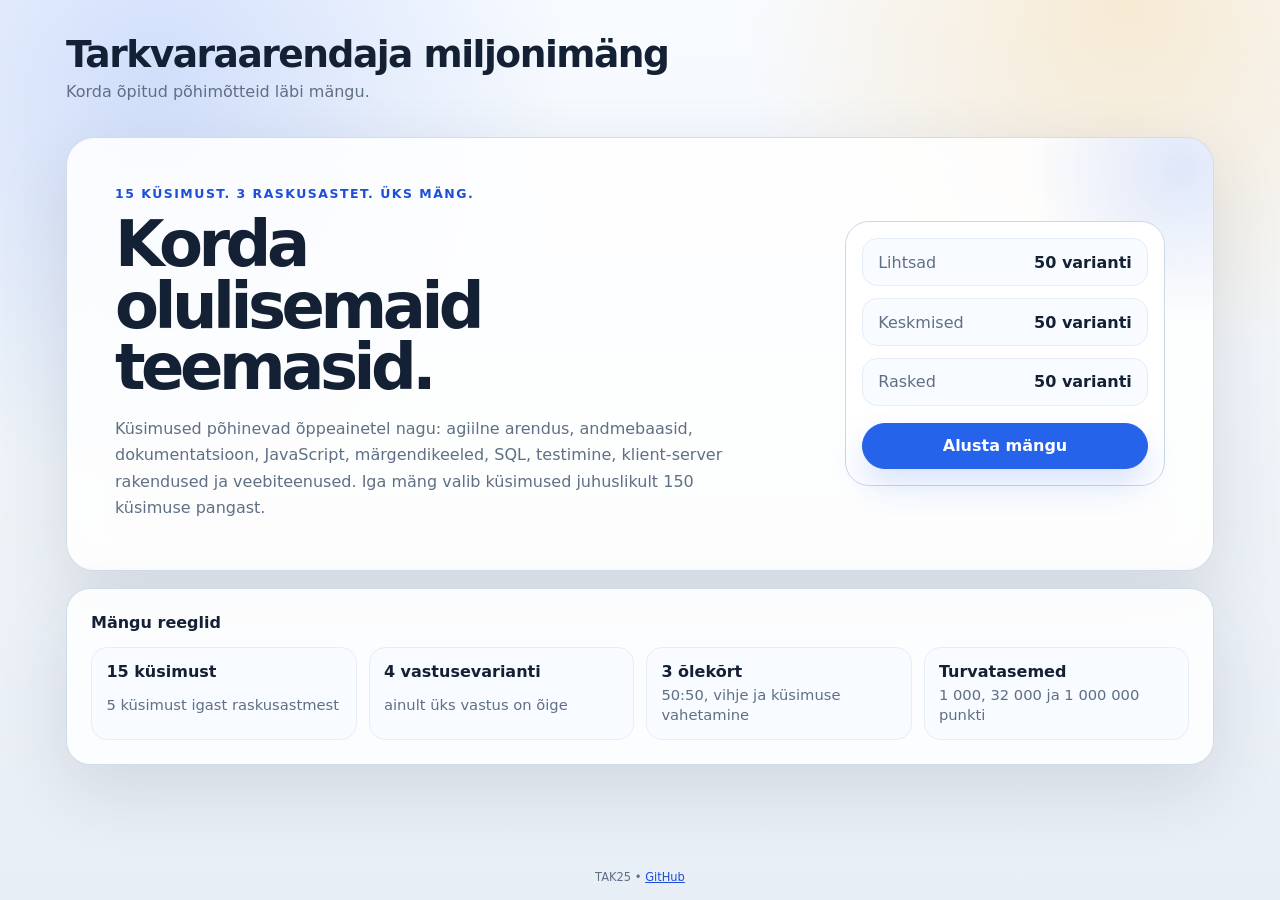
==== commit b78beef5: "#11: Rebuild curriculum question bank" ====
--- a/frontend/index.html
+++ b/frontend/index.html
@@ -3,13 +3,13 @@
 <head>
     <meta charset="UTF-8">
     <meta name="viewport" content="width=device-width, initial-scale=1.0">
-    <title>Nooremarendaja miljonimäng</title>
+    <title>Tarkvaraarendaja miljonimäng</title>
     <link rel="stylesheet" href="css/style.css">
 </head>
 <body>
     <header class="topbar">
-        <h1>Nooremarendaja miljonimäng</h1>
-        <p class="tagline">Harjuta arusaamist, mitte päheõppimist.</p>
+        <h1>Tarkvaraarendaja miljonimäng</h1>
+        <p class="tagline">Korda õpitud põhimõtteid läbi mängu.</p>
     </header>
 
     <main id="app">
